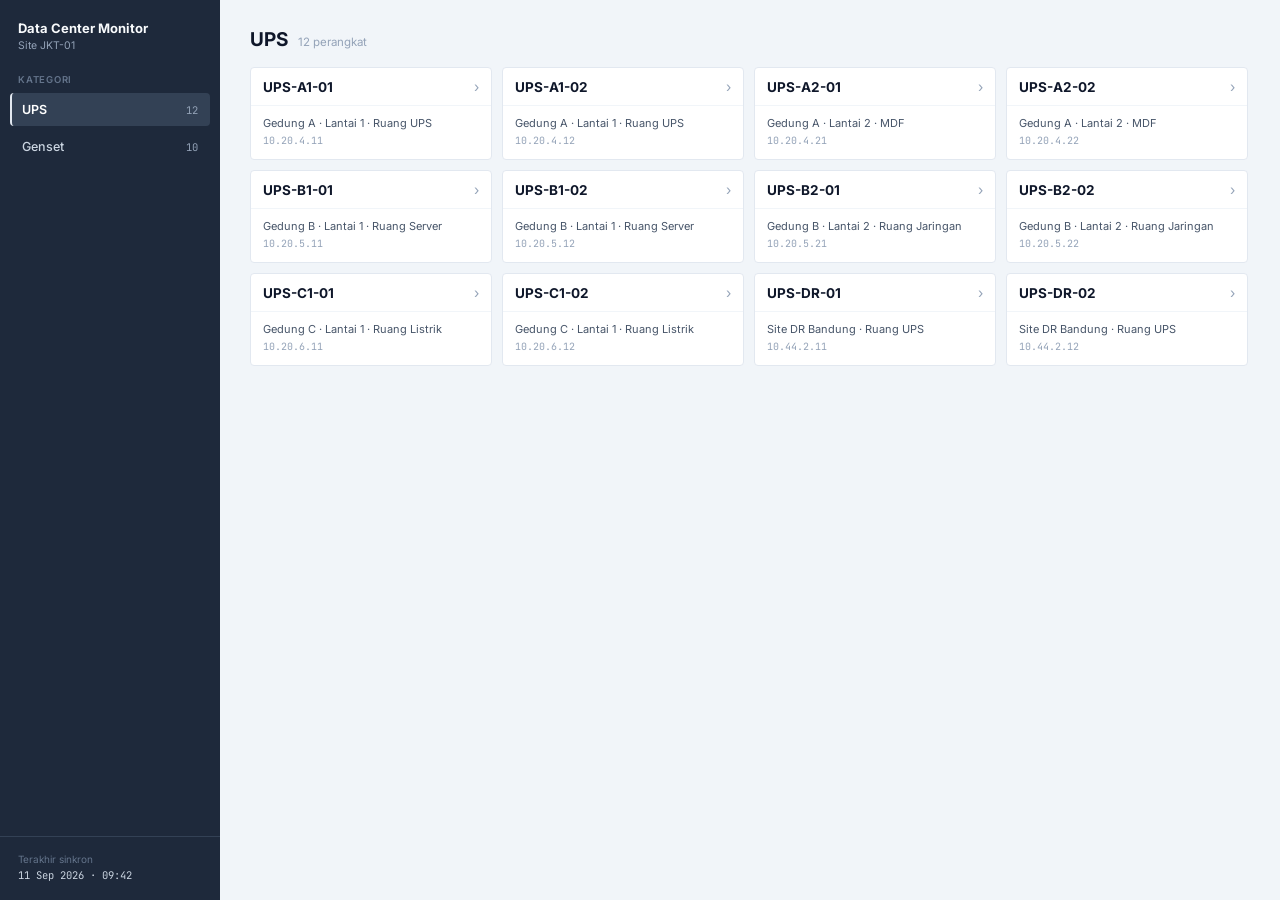
==== index.html @ 8ca1fa17 "feat: added ui" ====
<!DOCTYPE html>
<html lang="id">
<head>
  <meta charset="UTF-8">
  <meta name="viewport" content="width=device-width, initial-scale=1">
  <title>Data Center Monitor</title>
  <link rel="preconnect" href="https://fonts.googleapis.com">
  <link rel="preconnect" href="https://fonts.gstatic.com" crossorigin>
  <link rel="stylesheet" href="https://fonts.googleapis.com/css2?family=Inter:wght@400;500;600;700&family=JetBrains+Mono:wght@400;500&display=swap">
  <link rel="stylesheet" href="styles.css">
</head>
<body>

  <aside class="sidebar">
    <div class="brand">
      <div class="brand-title">Data Center Monitor</div>
      <div class="brand-site">Site JKT-01</div>
    </div>

    <div class="nav-label">Kategori</div>
    <nav class="nav" id="nav"></nav>

    <div class="sync">
      <div class="sync-label">Terakhir sinkron</div>
      <div class="sync-time">11 Sep 2026 · 09:42</div>
    </div>
  </aside>

  <main class="content">
    <header class="content-header">
      <h1 id="categoryTitle"></h1>
      <span class="content-count" id="categoryCount"></span>
    </header>
    <div class="grid" id="deviceGrid"></div>
  </main>

  <form id="gensetLoginForm" method="POST" target="_blank" hidden>
    <input type="hidden" id="gensetUsername">
    <input type="hidden" id="gensetPassword">
  </form>

  <script src="devices.js"></script>
  <script src="credentials.js"></script>
  <script src="app.js"></script>
</body>
</html>
---- styles.css ----
:root {
  --sidebar-bg: #1e293b;
  --sidebar-border: #334155;
  --sidebar-active: #334155;
  --sidebar-text: #cbd5e1;
  --sidebar-muted: #94a3b8;
  --sidebar-faint: #64748b;
  --page-bg: #f1f5f9;
  --card-bg: #ffffff;
  --card-border: #e2e8f0;
  --card-border-hover: #cbd5e1;
  --card-divider: #f1f5f9;
  --text: #0f172a;
  --text-secondary: #475569;
  --text-muted: #94a3b8;
  --focus: #3b82f6;
  --font-sans: "Inter", "Segoe UI", system-ui, -apple-system, sans-serif;
  --font-mono: "JetBrains Mono", "Cascadia Mono", Consolas, monospace;
}

* {
  box-sizing: border-box;
}

body {
  margin: 0;
  min-height: 100vh;
  display: flex;
  font-family: var(--font-sans);
  background: var(--page-bg);
  color: var(--text);
  -webkit-font-smoothing: antialiased;
}

/* Sidebar */

.sidebar {
  position: sticky;
  top: 0;
  width: 220px;
  height: 100vh;
  flex-shrink: 0;
  display: flex;
  flex-direction: column;
  background: var(--sidebar-bg);
  color: var(--sidebar-text);
}

.brand {
  padding: 20px 18px 0;
}

.brand-title {
  font-size: 13px;
  font-weight: 700;
  color: #f8fafc;
}

.brand-site {
  margin-top: 3px;
  font-size: 10.5px;
  color: var(--sidebar-muted);
}

.nav-label {
  margin: 22px 18px 8px;
  font-size: 9.5px;
  font-weight: 600;
  letter-spacing: 0.08em;
  text-transform: uppercase;
  color: var(--sidebar-faint);
}

.nav {
  display: flex;
  flex-direction: column;
  gap: 4px;
  padding: 0 10px;
}

.nav-item {
  display: flex;
  align-items: center;
  justify-content: space-between;
  padding: 9px 12px 9px 10px;
  border-left: 2px solid transparent;
  border-radius: 4px;
  font-size: 12.5px;
  font-weight: 500;
  color: var(--sidebar-text);
  text-decoration: none;
}

.nav-item:hover {
  background: rgba(51, 65, 85, 0.5);
}

.nav-item[aria-current="page"] {
  background: var(--sidebar-active);
  border-left-color: #e2e8f0;
  color: #ffffff;
  font-weight: 600;
}

.nav-item:focus-visible {
  outline: 2px solid var(--focus);
  outline-offset: 1px;
}

.nav-count {
  font-family: var(--font-mono);
  font-size: 10.5px;
  font-weight: 400;
  color: var(--sidebar-muted);
}

.sync {
  margin-top: auto;
  padding: 16px 18px 18px;
  border-top: 1px solid var(--sidebar-border);
}

.sync-label {
  font-size: 10px;
  color: var(--sidebar-faint);
}

.sync-time {
  margin-top: 3px;
  font-family: var(--font-mono);
  font-size: 10.5px;
  color: var(--sidebar-text);
}

/* Content */

.content {
  flex: 1;
  min-width: 0;
  padding: 28px 32px 32px 30px;
}

.content-header {
  display: flex;
  align-items: baseline;
  gap: 10px;
  margin-bottom: 16px;
}

.content-header h1 {
  margin: 0;
  font-size: 19px;
  font-weight: 700;
}

.content-count {
  font-size: 11.5px;
  color: var(--text-muted);
}

.grid {
  display: grid;
  grid-template-columns: repeat(auto-fill, minmax(210px, 1fr));
  gap: 10px;
}

.card {
  display: block;
  background: var(--card-bg);
  border: 1px solid var(--card-border);
  border-radius: 4px;
  color: inherit;
  text-decoration: none;
  transition: border-color 0.15s, box-shadow 0.15s;
}

.card:hover {
  border-color: var(--card-border-hover);
  box-shadow: 0 1px 3px rgba(15, 23, 42, 0.08);
}

.card:focus-visible {
  outline: 2px solid var(--focus);
  outline-offset: 2px;
}

.card-head {
  display: flex;
  align-items: center;
  justify-content: space-between;
  padding: 11px 12px 10px;
  border-bottom: 1px solid var(--card-divider);
}

.card-name {
  font-size: 13.5px;
  font-weight: 700;
}

.card-chevron {
  font-size: 14px;
  line-height: 1;
  color: var(--text-muted);
}

.card-body {
  padding: 10px 12px 12px;
}

.card-location {
  font-size: 11px;
  color: var(--text-secondary);
}

.card-ip {
  margin-top: 4px;
  font-family: var(--font-mono);
  font-size: 10px;
  color: var(--text-muted);
}

@media (max-width: 720px) {
  body {
    flex-direction: column;
  }

  .sidebar {
    position: static;
    width: auto;
    height: auto;
  }

  .nav {
    flex-direction: row;
  }

  .nav-item {
    flex: 1;
  }

  .sync {
    margin-top: 14px;
  }

  .content {
    padding: 20px 16px;
  }
}
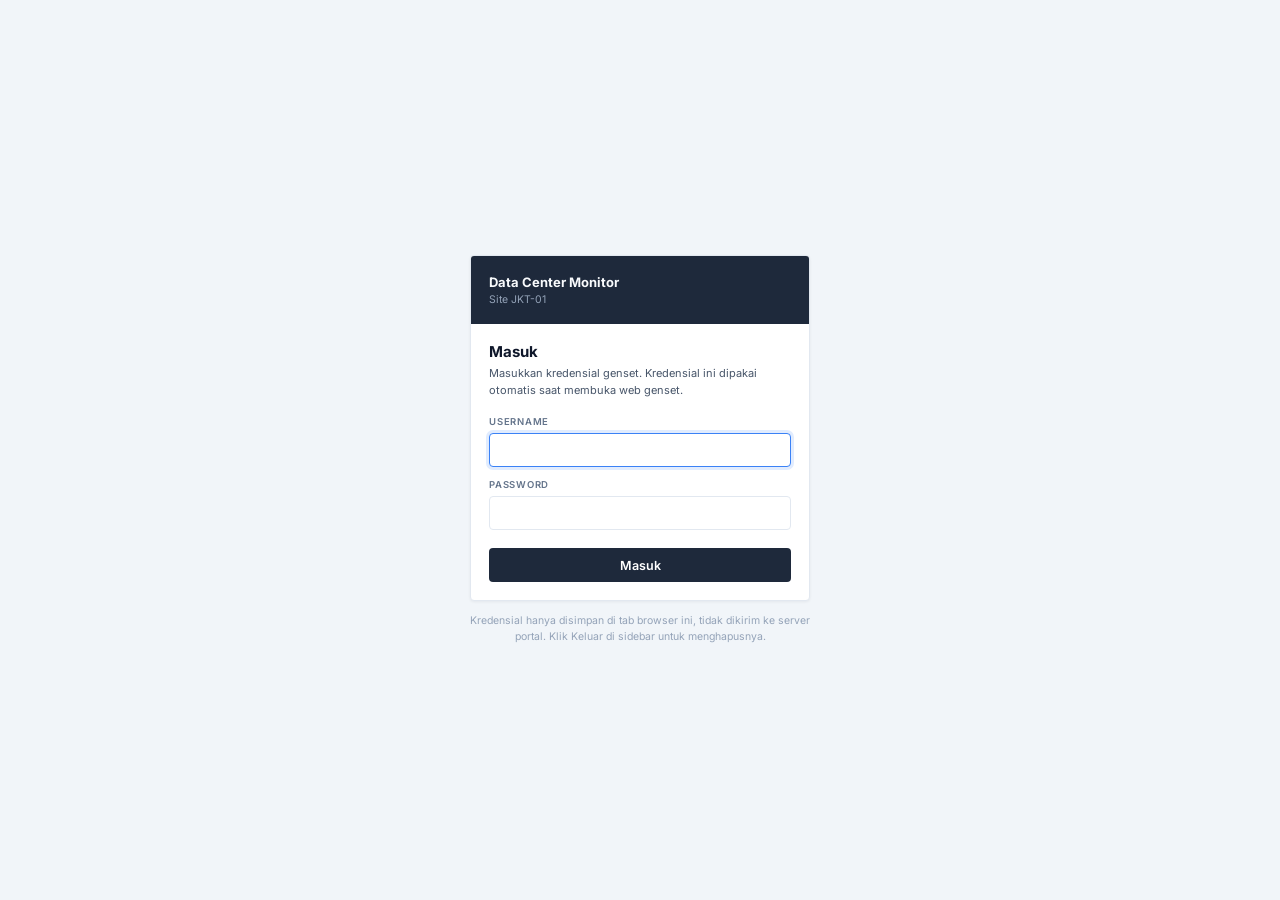
==== commit 31bda0ae: "feat: add login page for credential" ====
--- a/index.html
+++ b/index.html
@@ -4,6 +4,10 @@
   <meta charset="UTF-8">
   <meta name="viewport" content="width=device-width, initial-scale=1">
   <title>Data Center Monitor</title>
+  <script src="session.js"></script>
+  <script>
+    if (!loadCredentials()) location.replace("login.html" + location.hash);
+  </script>
   <link rel="preconnect" href="https://fonts.googleapis.com">
   <link rel="preconnect" href="https://fonts.gstatic.com" crossorigin>
   <link rel="stylesheet" href="https://fonts.googleapis.com/css2?family=Inter:wght@400;500;600;700&family=JetBrains+Mono:wght@400;500&display=swap">
@@ -21,8 +25,11 @@
     <nav class="nav" id="nav"></nav>
 
     <div class="sync">
-      <div class="sync-label">Terakhir sinkron</div>
-      <div class="sync-time">11 Sep 2026 · 09:42</div>
+      <div>
+        <div class="sync-label">Terakhir sinkron</div>
+        <div class="sync-time">11 Sep 2026 · 09:42</div>
+      </div>
+      <button type="button" class="logout" id="logoutButton">Keluar</button>
     </div>
   </aside>
 
@@ -40,7 +47,6 @@
   </form>
 
   <script src="devices.js"></script>
-  <script src="credentials.js"></script>
   <script src="app.js"></script>
 </body>
 </html>
--- a/styles.css
+++ b/styles.css
@@ -118,6 +118,10 @@
   margin-top: auto;
   padding: 16px 18px 18px;
   border-top: 1px solid var(--sidebar-border);
+  display: flex;
+  align-items: flex-end;
+  justify-content: space-between;
+  gap: 8px;
 }
 
 .sync-label {
@@ -130,6 +134,148 @@
   font-family: var(--font-mono);
   font-size: 10.5px;
   color: var(--sidebar-text);
+}
+
+.logout {
+  padding: 4px 8px;
+  border: 1px solid var(--sidebar-border);
+  border-radius: 4px;
+  background: transparent;
+  font: inherit;
+  font-size: 10.5px;
+  color: var(--sidebar-text);
+  cursor: pointer;
+}
+
+.logout:hover {
+  background: var(--sidebar-active);
+  color: #ffffff;
+}
+
+.logout:focus-visible {
+  outline: 2px solid var(--focus);
+  outline-offset: 1px;
+}
+
+/* Login */
+
+.login-page {
+  flex-direction: column;
+  align-items: center;
+  justify-content: center;
+  padding: 24px 16px;
+}
+
+.login-card {
+  width: 100%;
+  max-width: 340px;
+  overflow: hidden;
+  background: var(--card-bg);
+  border: 1px solid var(--card-border);
+  border-radius: 4px;
+  box-shadow: 0 1px 3px rgba(15, 23, 42, 0.06);
+}
+
+.login-card .brand {
+  padding: 18px;
+  background: var(--sidebar-bg);
+}
+
+.login-body {
+  padding: 18px;
+}
+
+.login-title {
+  margin: 0;
+  font-size: 15px;
+  font-weight: 700;
+}
+
+.login-description {
+  margin: 4px 0 18px;
+  font-size: 11px;
+  line-height: 1.5;
+  color: var(--text-secondary);
+}
+
+.login-error {
+  margin: 0 0 14px;
+  padding: 8px 10px;
+  border: 1px solid #fecaca;
+  border-radius: 4px;
+  background: #fef2f2;
+  font-size: 11px;
+  line-height: 1.5;
+  color: #b91c1c;
+}
+
+.field {
+  display: block;
+  margin-bottom: 12px;
+}
+
+.field-label {
+  display: block;
+  margin-bottom: 6px;
+  font-size: 9.5px;
+  font-weight: 600;
+  letter-spacing: 0.08em;
+  text-transform: uppercase;
+  color: var(--sidebar-faint);
+}
+
+.field-input {
+  width: 100%;
+  height: 34px;
+  padding: 0 10px;
+  border: 1px solid var(--card-border);
+  border-radius: 4px;
+  background: #ffffff;
+  font: inherit;
+  font-size: 12.5px;
+  color: var(--text);
+}
+
+.field-input:hover {
+  border-color: var(--card-border-hover);
+}
+
+.field-input:focus {
+  outline: none;
+  border-color: var(--focus);
+  box-shadow: 0 0 0 3px rgba(59, 130, 246, 0.15);
+}
+
+.button-primary {
+  width: 100%;
+  height: 34px;
+  margin-top: 6px;
+  border: 0;
+  border-radius: 4px;
+  background: var(--sidebar-bg);
+  font: inherit;
+  font-size: 12.5px;
+  font-weight: 600;
+  color: #ffffff;
+  cursor: pointer;
+}
+
+.button-primary:hover {
+  background: var(--sidebar-active);
+}
+
+.button-primary:focus-visible {
+  outline: 2px solid var(--focus);
+  outline-offset: 2px;
+}
+
+.login-note {
+  max-width: 340px;
+  margin: 12px 0 0;
+  font-size: 10.5px;
+  line-height: 1.5;
+  text-align: center;
+  color: var(--text-muted);
 }
 
 /* Content */
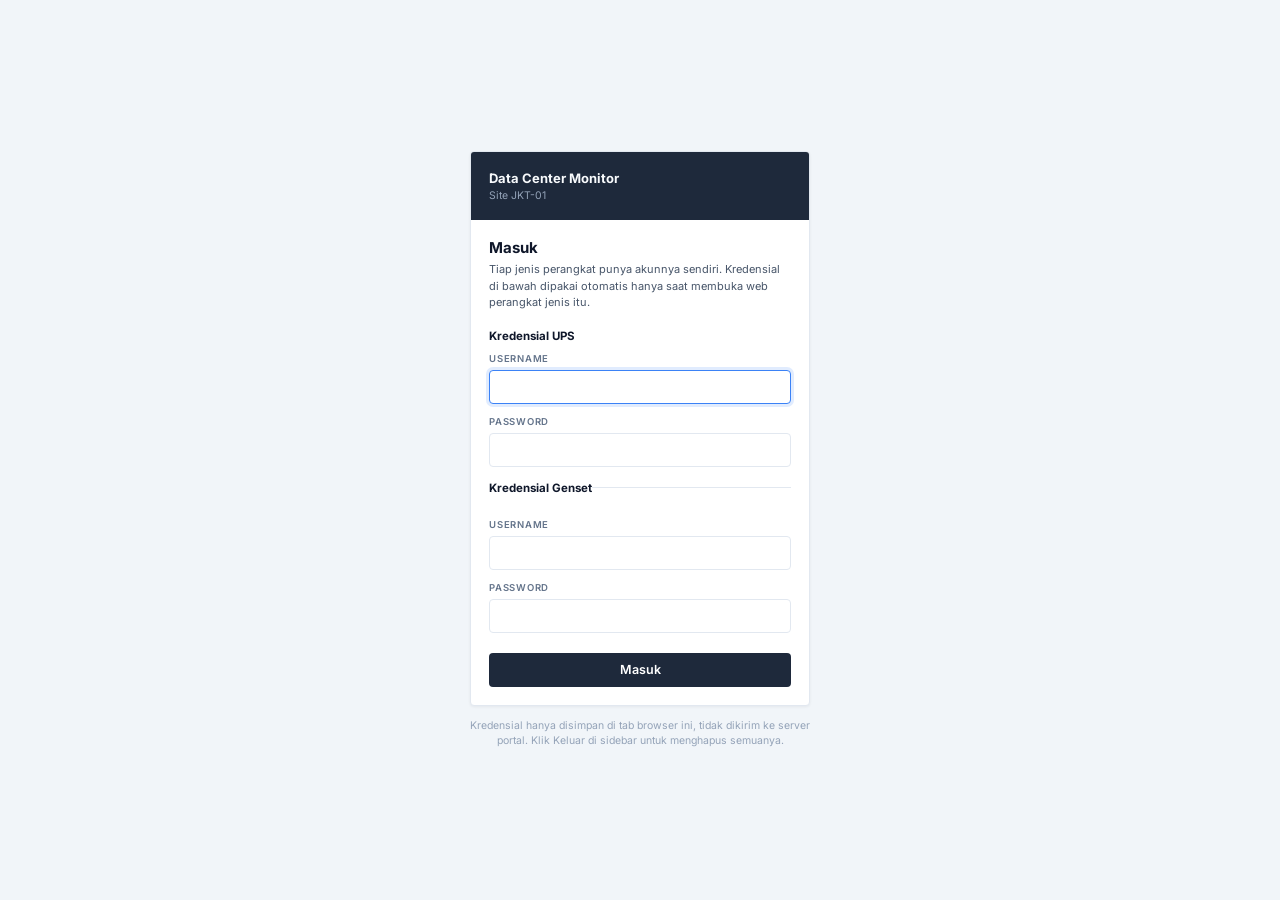
==== commit e163c89c: "feat: separate credential for UPS and Genset" ====
--- a/index.html
+++ b/index.html
@@ -6,7 +6,7 @@
   <title>Data Center Monitor</title>
   <script src="session.js"></script>
   <script>
-    if (!loadCredentials()) location.replace("login.html" + location.hash);
+    if (!hasAnyCredentials()) location.replace("login.html" + location.hash);
   </script>
   <link rel="preconnect" href="https://fonts.googleapis.com">
   <link rel="preconnect" href="https://fonts.gstatic.com" crossorigin>
@@ -21,13 +21,16 @@
       <div class="brand-site">Site JKT-01</div>
     </div>
 
+    <div class="nav-label">Ringkasan</div>
+    <nav class="nav" id="overviewNav"></nav>
+
     <div class="nav-label">Kategori</div>
     <nav class="nav" id="nav"></nav>
 
     <div class="sync">
       <div>
         <div class="sync-label">Terakhir sinkron</div>
-        <div class="sync-time">11 Sep 2026 · 09:42</div>
+        <div class="sync-time" id="syncTime">—</div>
       </div>
       <button type="button" class="logout" id="logoutButton">Keluar</button>
     </div>
@@ -35,18 +38,31 @@
 
   <main class="content">
     <header class="content-header">
+      <a class="crumb" id="crumb" hidden></a>
       <h1 id="categoryTitle"></h1>
+      <span class="chip" id="contentBadge" hidden></span>
       <span class="content-count" id="categoryCount"></span>
+      <div class="content-actions" id="dashboardActions" hidden>
+        <span class="tag-dummy" title="Angka di dashboard masih data contoh, belum ditarik dari perangkat">Data dummy</span>
+        <span class="updated" id="updatedAt"></span>
+        <button type="button" class="refresh" id="refreshButton">Perbarui</button>
+      </div>
     </header>
-    <div class="grid" id="deviceGrid"></div>
+    <div class="grid" id="deviceGrid" hidden></div>
+    <div class="dashboard" id="dashboard" hidden></div>
+    <div class="dashboard" id="deviceDetail" hidden></div>
   </main>
 
-  <form id="gensetLoginForm" method="POST" target="_blank" hidden>
-    <input type="hidden" id="gensetUsername">
-    <input type="hidden" id="gensetPassword">
+  <!-- Dipakai bersama semua kategori ber-login otomatis (UPS dan genset):
+       action, nama field, dan isinya diset ulang tiap kali perangkat dibuka. -->
+  <form id="autoLoginForm" method="POST" target="_blank" hidden>
+    <input type="hidden" id="autoLoginUsername">
+    <input type="hidden" id="autoLoginPassword">
   </form>
 
   <script src="devices.js"></script>
+  <script src="metrics.js"></script>
+  <script src="dashboard.js"></script>
   <script src="app.js"></script>
 </body>
 </html>
--- a/styles.css
+++ b/styles.css
@@ -14,6 +14,15 @@
   --text-secondary: #475569;
   --text-muted: #94a3b8;
   --focus: #3b82f6;
+  --ok: #15803d;
+  --ok-soft: #dcfce7;
+  --ok-border: #bbf7d0;
+  --warn: #b45309;
+  --warn-soft: #fef3c7;
+  --warn-border: #fde68a;
+  --crit: #b91c1c;
+  --crit-soft: #fee2e2;
+  --crit-border: #fecaca;
   --font-sans: "Inter", "Segoe UI", system-ui, -apple-system, sans-serif;
   --font-mono: "JetBrains Mono", "Cascadia Mono", Consolas, monospace;
 }
@@ -207,6 +216,31 @@
   font-size: 11px;
   line-height: 1.5;
   color: #b91c1c;
+}
+
+/* Satu grup kredensial per jenis perangkat di halaman login. */
+
+.cred-group {
+  margin: 0 0 14px;
+  padding: 0;
+  border: 0;
+}
+
+.cred-group + .cred-group {
+  padding-top: 14px;
+  border-top: 1px solid var(--card-border);
+}
+
+.cred-legend {
+  padding: 0;
+  margin-bottom: 10px;
+  font-size: 11.5px;
+  font-weight: 700;
+  color: var(--text);
+}
+
+.cred-group .field:last-of-type {
+  margin-bottom: 0;
 }
 
 .field {
@@ -310,24 +344,47 @@
   gap: 10px;
 }
 
-.card {
-  display: block;
+/* Kartu tetap link ke web UI perangkat, jadi tautan detail ditaruh di luar
+   <a> pembungkusnya. */
+.card-wrap {
+  display: flex;
+  flex-direction: column;
   background: var(--card-bg);
   border: 1px solid var(--card-border);
   border-radius: 4px;
+  transition: border-color 0.15s, box-shadow 0.15s;
+}
+
+.card-wrap:hover {
+  border-color: var(--card-border-hover);
+  box-shadow: 0 1px 3px rgba(15, 23, 42, 0.08);
+}
+
+.card {
+  display: block;
+  flex: 1;
   color: inherit;
   text-decoration: none;
-  transition: border-color 0.15s, box-shadow 0.15s;
-}
-
-.card:hover {
-  border-color: var(--card-border-hover);
-  box-shadow: 0 1px 3px rgba(15, 23, 42, 0.08);
-}
-
-.card:focus-visible {
+}
+
+.card-detail {
+  padding: 8px 12px;
+  border-top: 1px solid var(--card-divider);
+  font-size: 10.5px;
+  font-weight: 500;
+  color: var(--text-secondary);
+  text-decoration: none;
+}
+
+.card-detail:hover {
+  background: #f8fafc;
+  color: var(--text);
+}
+
+.card:focus-visible,
+.card-detail:focus-visible {
   outline: 2px solid var(--focus);
-  outline-offset: 2px;
+  outline-offset: -2px;
 }
 
 .card-head {
@@ -392,3 +449,679 @@
     padding: 20px 16px;
   }
 }
+
+/* Dashboard */
+
+/* Atribut hidden kalah dari display milik class, jadi perlu ditegaskan. */
+.grid[hidden],
+.dashboard[hidden],
+.content-actions[hidden] {
+  display: none;
+}
+
+.content-actions {
+  display: flex;
+  align-items: center;
+  gap: 8px;
+  margin-left: auto;
+}
+
+.tag-dummy {
+  padding: 2px 6px;
+  border: 1px solid var(--warn-border);
+  border-radius: 3px;
+  background: var(--warn-soft);
+  font-size: 9.5px;
+  font-weight: 600;
+  letter-spacing: 0.04em;
+  text-transform: uppercase;
+  color: var(--warn);
+  cursor: help;
+}
+
+.updated {
+  font-family: var(--font-mono);
+  font-size: 10.5px;
+  color: var(--text-muted);
+}
+
+.refresh {
+  padding: 4px 9px;
+  border: 1px solid var(--card-border);
+  border-radius: 4px;
+  background: var(--card-bg);
+  font: inherit;
+  font-size: 10.5px;
+  font-weight: 500;
+  color: var(--text-secondary);
+  cursor: pointer;
+}
+
+.refresh:hover {
+  border-color: var(--card-border-hover);
+  color: var(--text);
+}
+
+.refresh:disabled {
+  opacity: 0.5;
+  cursor: default;
+}
+
+.refresh:focus-visible {
+  outline: 2px solid var(--focus);
+  outline-offset: 1px;
+}
+
+.nav-right {
+  display: flex;
+  align-items: center;
+  gap: 6px;
+}
+
+.nav-dot {
+  width: 6px;
+  height: 6px;
+  border-radius: 50%;
+}
+
+.nav-dot.sev-warn {
+  background: #f59e0b;
+}
+
+.nav-dot.sev-crit {
+  background: #ef4444;
+}
+
+.nav-badge {
+  padding: 1px 6px;
+  border-radius: 999px;
+  font-weight: 600;
+  color: #ffffff;
+}
+
+.nav-badge.sev-warn {
+  background: var(--warn);
+  color: #ffffff;
+}
+
+.nav-badge.sev-crit {
+  background: var(--crit);
+  color: #ffffff;
+}
+
+.dashboard {
+  display: flex;
+  flex-direction: column;
+  gap: 12px;
+}
+
+.tiles {
+  display: grid;
+  grid-template-columns: repeat(auto-fit, minmax(148px, 1fr));
+  gap: 10px;
+}
+
+.tile {
+  padding: 12px 13px;
+  background: var(--card-bg);
+  border: 1px solid var(--card-border);
+  border-left: 3px solid var(--card-border-hover);
+  border-radius: 4px;
+}
+
+.tile-label {
+  font-size: 9.5px;
+  font-weight: 600;
+  letter-spacing: 0.06em;
+  text-transform: uppercase;
+  color: var(--sidebar-faint);
+}
+
+.tile-value {
+  margin-top: 6px;
+  font-size: 21px;
+  font-weight: 700;
+  line-height: 1.1;
+}
+
+.tile-hint {
+  margin-top: 4px;
+  font-size: 10.5px;
+  color: var(--text-muted);
+}
+
+.tile.sev-warn {
+  border-left-color: var(--warn);
+}
+
+.tile.sev-warn .tile-value {
+  color: var(--warn);
+}
+
+.tile.sev-crit {
+  border-left-color: var(--crit);
+}
+
+.tile.sev-crit .tile-value {
+  color: var(--crit);
+}
+
+.panel {
+  background: var(--card-bg);
+  border: 1px solid var(--card-border);
+  border-radius: 4px;
+}
+
+.panel-head {
+  display: flex;
+  align-items: baseline;
+  justify-content: space-between;
+  gap: 10px;
+  padding: 11px 13px 10px;
+  border-bottom: 1px solid var(--card-divider);
+}
+
+.panel-title {
+  margin: 0;
+  font-size: 12.5px;
+  font-weight: 700;
+}
+
+.panel-meta {
+  display: flex;
+  align-items: baseline;
+  gap: 12px;
+  font-size: 10.5px;
+  color: var(--text-muted);
+}
+
+.panel-link {
+  font-weight: 500;
+  color: var(--text-secondary);
+  text-decoration: none;
+  white-space: nowrap;
+}
+
+.panel-link:hover {
+  color: var(--text);
+}
+
+.panel-link:focus-visible {
+  outline: 2px solid var(--focus);
+  outline-offset: 2px;
+}
+
+.panel-empty {
+  margin: 0;
+  padding: 14px 13px;
+  font-size: 11.5px;
+  color: var(--text-muted);
+}
+
+.chip {
+  display: inline-block;
+  padding: 2px 7px;
+  border: 1px solid transparent;
+  border-radius: 999px;
+  font-size: 9.5px;
+  font-weight: 600;
+  white-space: nowrap;
+}
+
+.chip.sev-ok {
+  border-color: var(--ok-border);
+  background: var(--ok-soft);
+  color: var(--ok);
+}
+
+.chip.sev-warn {
+  border-color: var(--warn-border);
+  background: var(--warn-soft);
+  color: var(--warn);
+}
+
+.chip.sev-crit {
+  border-color: var(--crit-border);
+  background: var(--crit-soft);
+  color: var(--crit);
+}
+
+.alerts {
+  margin: 0;
+  padding: 0;
+  list-style: none;
+}
+
+.alert-row {
+  display: flex;
+  align-items: center;
+  gap: 10px;
+  padding: 9px 13px;
+  border-bottom: 1px solid var(--card-divider);
+  font-size: 11.5px;
+}
+
+.alert-row:last-child {
+  border-bottom: 0;
+}
+
+.alert-row .chip {
+  min-width: 64px;
+  text-align: center;
+}
+
+.alert-main {
+  display: flex;
+  flex-direction: column;
+  min-width: 132px;
+}
+
+.alert-device {
+  font-weight: 600;
+}
+
+.alert-meta {
+  font-family: var(--font-mono);
+  font-size: 9.5px;
+  color: var(--text-muted);
+}
+
+.alert-message {
+  color: var(--text-secondary);
+}
+
+.table-scroll {
+  overflow-x: auto;
+}
+
+.table {
+  width: 100%;
+  border-collapse: collapse;
+  font-size: 11.5px;
+}
+
+.table th {
+  padding: 8px 13px;
+  border-bottom: 1px solid var(--card-border);
+  font-size: 9.5px;
+  font-weight: 600;
+  letter-spacing: 0.06em;
+  text-transform: uppercase;
+  text-align: left;
+  white-space: nowrap;
+  color: var(--sidebar-faint);
+}
+
+.table td {
+  padding: 8px 13px;
+  border-bottom: 1px solid var(--card-divider);
+  vertical-align: middle;
+}
+
+.table tbody tr:last-child td {
+  border-bottom: 0;
+}
+
+.table tbody tr:hover {
+  background: #f8fafc;
+}
+
+.table .align-right {
+  text-align: right;
+}
+
+.cell-device {
+  display: flex;
+  flex-direction: column;
+}
+
+.cell-name {
+  font-weight: 600;
+  white-space: nowrap;
+}
+
+.cell-ip {
+  font-family: var(--font-mono);
+  font-size: 9.5px;
+  color: var(--text-muted);
+}
+
+.cell-value {
+  font-family: var(--font-mono);
+  font-size: 11px;
+  white-space: nowrap;
+}
+
+.cell-value.sev-warn {
+  color: var(--warn);
+  font-weight: 500;
+}
+
+.cell-value.sev-crit {
+  color: var(--crit);
+  font-weight: 600;
+}
+
+.cell-empty {
+  color: var(--text-muted);
+}
+
+.meter-cell {
+  display: flex;
+  align-items: center;
+  gap: 8px;
+  min-width: 124px;
+}
+
+.meter-value {
+  width: 36px;
+  font-family: var(--font-mono);
+  font-size: 11px;
+  text-align: right;
+}
+
+.meter-value.sev-warn {
+  color: var(--warn);
+}
+
+.meter-value.sev-crit {
+  color: var(--crit);
+  font-weight: 600;
+}
+
+.meter {
+  flex: 1;
+  min-width: 46px;
+  height: 5px;
+  border-radius: 999px;
+  background: var(--card-divider);
+  overflow: hidden;
+}
+
+.meter span {
+  display: block;
+  height: 100%;
+  border-radius: 999px;
+  background: #64748b;
+}
+
+.meter.sev-warn span {
+  background: var(--warn);
+}
+
+.meter.sev-crit span {
+  background: var(--crit);
+}
+
+/* Kolom perangkat menyerap sisa lebar supaya kolom angka tetap rapat. */
+.table th:first-child,
+.table td:first-child {
+  width: 99%;
+}
+
+@media (max-width: 720px) {
+  .content-header {
+    flex-wrap: wrap;
+  }
+
+  .content-actions {
+    width: 100%;
+    margin-left: 0;
+  }
+
+  .alert-row {
+    flex-wrap: wrap;
+  }
+}
+
+/* Detail perangkat */
+
+.crumb {
+  flex-basis: 100%;
+  margin-bottom: 2px;
+  font-size: 11px;
+  font-weight: 500;
+  color: var(--text-secondary);
+  text-decoration: none;
+}
+
+.crumb:hover {
+  color: var(--text);
+}
+
+.content-header .chip {
+  position: relative;
+  top: -1px;
+}
+
+.detail-actions {
+  display: flex;
+  align-items: center;
+  gap: 10px;
+  flex-wrap: wrap;
+}
+
+.button-open {
+  padding: 7px 12px;
+  border-radius: 4px;
+  background: var(--sidebar-bg);
+  font-size: 11.5px;
+  font-weight: 600;
+  color: #ffffff;
+  text-decoration: none;
+  white-space: nowrap;
+}
+
+.button-open:hover {
+  background: var(--sidebar-active);
+}
+
+.button-open:focus-visible {
+  outline: 2px solid var(--focus);
+  outline-offset: 2px;
+}
+
+.detail-hint {
+  font-size: 10.5px;
+  color: var(--text-muted);
+}
+
+.metric-grid {
+  display: grid;
+  grid-template-columns: repeat(auto-fill, minmax(132px, 1fr));
+  gap: 1px;
+  background: var(--card-divider);
+}
+
+.metric {
+  padding: 10px 13px;
+  background: var(--card-bg);
+}
+
+.metric-label {
+  font-size: 9.5px;
+  font-weight: 600;
+  letter-spacing: 0.04em;
+  text-transform: uppercase;
+  color: var(--sidebar-faint);
+}
+
+.metric-value {
+  display: flex;
+  align-items: baseline;
+  gap: 4px;
+  margin-top: 5px;
+  font-family: var(--font-mono);
+  font-size: 15px;
+  font-weight: 500;
+}
+
+.metric-unit {
+  font-size: 10px;
+  color: var(--text-muted);
+}
+
+.metric.sev-warn .metric-value {
+  color: var(--warn);
+}
+
+.metric.sev-crit .metric-value {
+  color: var(--crit);
+}
+
+/* Grafik tren */
+
+.range {
+  display: flex;
+  gap: 4px;
+}
+
+.range-item {
+  padding: 3px 9px;
+  border: 1px solid var(--card-border);
+  border-radius: 999px;
+  background: var(--card-bg);
+  font: inherit;
+  font-size: 10px;
+  font-weight: 500;
+  color: var(--text-secondary);
+  cursor: pointer;
+}
+
+.range-item:hover {
+  border-color: var(--card-border-hover);
+  color: var(--text);
+}
+
+.range-item[aria-pressed="true"] {
+  border-color: var(--sidebar-bg);
+  background: var(--sidebar-bg);
+  color: #ffffff;
+}
+
+.range-item:focus-visible {
+  outline: 2px solid var(--focus);
+  outline-offset: 1px;
+}
+
+.charts {
+  display: flex;
+  flex-direction: column;
+}
+
+.chart {
+  padding: 12px 13px 6px;
+  border-bottom: 1px solid var(--card-divider);
+}
+
+.chart:last-child {
+  border-bottom: 0;
+}
+
+.chart-head {
+  display: flex;
+  align-items: baseline;
+  justify-content: space-between;
+  gap: 10px;
+}
+
+.chart-label {
+  font-size: 11px;
+  font-weight: 600;
+}
+
+.chart-readout {
+  font-family: var(--font-mono);
+  font-size: 11px;
+  color: var(--text-secondary);
+}
+
+.chart-readout.sev-warn {
+  color: var(--warn);
+}
+
+.chart-readout.sev-crit {
+  color: var(--crit);
+}
+
+.chart-svg {
+  display: block;
+  width: 100%;
+  height: auto;
+  margin-top: 2px;
+  touch-action: none;
+  --line: #475569;
+  --fill: rgba(71, 85, 105, 0.12);
+}
+
+.chart-svg.sev-warn {
+  --line: var(--warn);
+  --fill: rgba(180, 83, 9, 0.12);
+}
+
+.chart-svg.sev-crit {
+  --line: var(--crit);
+  --fill: rgba(185, 28, 28, 0.12);
+}
+
+.chart-grid {
+  stroke: var(--card-divider);
+  stroke-width: 1;
+}
+
+.chart-axis {
+  fill: var(--text-muted);
+  font-family: var(--font-mono);
+  font-size: 9px;
+}
+
+.chart-threshold {
+  stroke: var(--warn);
+  stroke-width: 1;
+  stroke-dasharray: 3 3;
+  opacity: 0.5;
+}
+
+.chart-threshold-label {
+  fill: var(--warn);
+  opacity: 0.8;
+}
+
+.chart-gap {
+  fill: var(--card-divider);
+  opacity: 0.6;
+}
+
+.chart-area {
+  fill: var(--fill);
+  stroke: none;
+}
+
+.chart-line {
+  fill: none;
+  stroke: var(--line);
+  stroke-width: 1.6;
+  stroke-linejoin: round;
+  stroke-linecap: round;
+}
+
+.chart-dot,
+.chart-hover-dot {
+  fill: var(--line);
+}
+
+.chart-hover {
+  stroke: var(--text-muted);
+  stroke-width: 1;
+  stroke-dasharray: 2 2;
+}
+
+@media (max-width: 720px) {
+  .metric-grid {
+    grid-template-columns: repeat(auto-fill, minmax(116px, 1fr));
+  }
+
+  .chart-svg {
+    min-height: 130px;
+  }
+}
